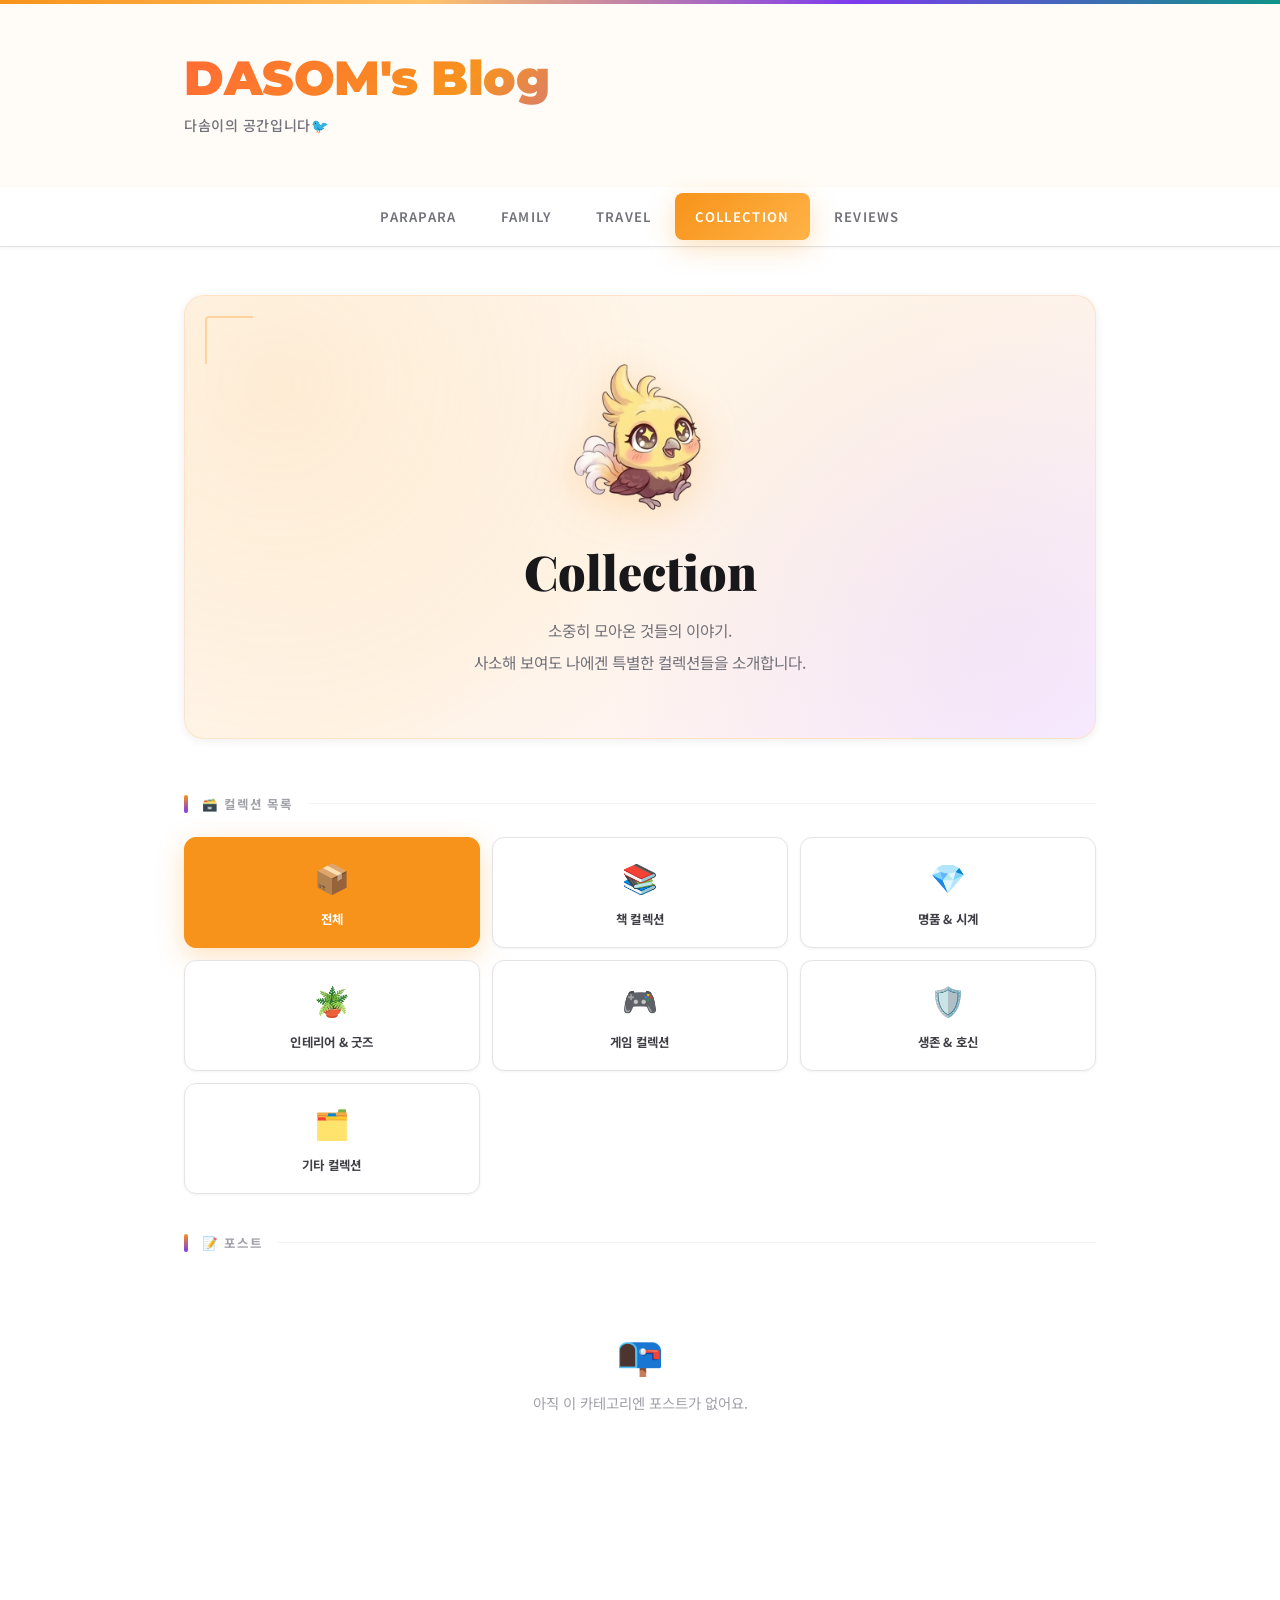
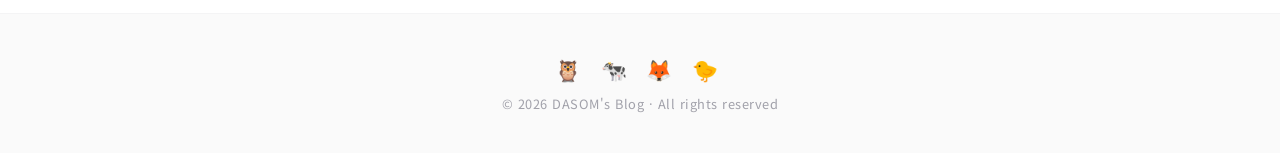
==== collection.html @ f9f61c28 "Add files via upload" ====
<!DOCTYPE html>
<html lang="ko">
<head>
  <meta charset="UTF-8" />
  <meta name="viewport" content="width=device-width, initial-scale=1.0" />
  <title>Collection — DASOM's Blog</title>
  <link rel="stylesheet" href="style.css" />
  <style>
    @keyframes heroFadeIn {
      from { opacity: 0; transform: translateY(14px); }
      to   { opacity: 1; transform: translateY(0); }
    }
    .hero-content {
      opacity: 0;
      animation: heroFadeIn 0.7s ease forwards;
      animation-delay: 0.2s;
      position: relative;
      z-index: 1;
    }

    /* 카테고리 필터 버튼 */
    .filter-grid {
      display: grid;
      grid-template-columns: repeat(3, 1fr);
      gap: 12px;
      margin-bottom: 40px;
    }
    .filter-btn {
      background: var(--bg);
      border: 1.5px solid var(--border);
      border-radius: var(--r-sm);
      padding: 18px 14px;
      text-align: center;
      cursor: pointer;
      transition: all .2s;
      box-shadow: var(--sh-xs);
    }
    .filter-btn:hover {
      border-color: var(--orange);
      box-shadow: var(--sh-or);
      transform: translateY(-2px);
    }
    .filter-btn.active {
      background: var(--orange);
      border-color: var(--orange);
      box-shadow: var(--sh-or);
    }
    .filter-btn.active .filter-icon,
    .filter-btn.active .filter-label { color: #fff; }
    .filter-icon {
      font-size: 1.8rem;
      display: block;
      margin-bottom: 8px;
    }
    .filter-label {
      font-size: .78rem;
      font-weight: 700;
      color: var(--text-2);
      letter-spacing: .02em;
    }

    /* 게시글 카드 */
    .post-card-link {
      text-decoration: none;
      color: inherit;
      display: block;
    }
    .post-card-wrap {
      transition: opacity .25s, transform .25s;
    }
    .post-card-wrap.hidden {
      display: none;
    }

    /* 빈 상태 */
    .filter-empty {
      display: none;
      grid-column: 1 / -1;
      text-align: center;
      padding: 48px 24px;
      color: var(--text-4);
      font-size: .9rem;
    }
    .filter-empty .empty-icon { font-size: 2.4rem; display: block; margin-bottom: 12px; }
  </style>
</head>
<body>

  <header>
    <div class="header-inner">
      <div class="header-text">
        <div class="site-title">DASOM's Blog</div>
        <div class="site-subtitle">다솜이의 공간입니다🐦</div>
      </div>
    </div>
  </header>

  <nav>
    <ul>
      <li><a href="index.html">PARAPARA</a></li>
      <li><a href="family.html">Family</a></li>
      <li><a href="travel.html">Travel</a></li>
      <li><a href="collection.html" class="active">Collection</a></li>
      <li><a href="reviews.html">Reviews</a></li>
    </ul>
  </nav>

  <div class="page-wrap">

    <div class="deco-strip">✦ ✦ ✦ ✦ ✦</div>

    <div class="hero">
      <div class="hero-content">
        <div class="hero-icon"><img src="banjjak.png" alt="Collection" style="width:140px;height:auto;object-fit:contain;" /></div>
        <h1>Collection</h1>
        <p>
          소중히 모아온 것들의 이야기.<br />
          사소해 보여도 나에겐 특별한 컬렉션들을 소개합니다.
        </p>
      </div>
    </div>

    <!-- 카테고리 필터 -->
    <div class="section-title">🗃️ 컬렉션 목록</div>
    <div class="filter-grid">
      <div class="filter-btn active" data-filter="all" onclick="filterPosts(this, 'all')">
        <span class="filter-icon">📦</span>
        <span class="filter-label">전체</span>
      </div>
      <div class="filter-btn" data-filter="책" onclick="filterPosts(this, '책')">
        <span class="filter-icon">📚</span>
        <span class="filter-label">책 컬렉션</span>
      </div>
      <div class="filter-btn" data-filter="시계" onclick="filterPosts(this, '시계')">
        <span class="filter-icon">💎</span>
        <span class="filter-label">명품 & 시계</span>
      </div>
      <div class="filter-btn" data-filter="인테리어" onclick="filterPosts(this, '인테리어')">
        <span class="filter-icon">🪴</span>
        <span class="filter-label">인테리어 & 굿즈</span>
      </div>
      <div class="filter-btn" data-filter="게임" onclick="filterPosts(this, '게임')">
        <span class="filter-icon">🎮</span>
        <span class="filter-label">게임 컬렉션</span>
      </div>
      <div class="filter-btn" data-filter="호신" onclick="filterPosts(this, '호신')">
        <span class="filter-icon">🛡️</span>
        <span class="filter-label">생존 & 호신</span>
      </div>
      <div class="filter-btn" data-filter="기타" onclick="filterPosts(this, '기타')">
        <span class="filter-icon">🗂️</span>
        <span class="filter-label">기타 컬렉션</span>
      </div>
    </div>

    <!-- 게시글 목록 -->
    <div class="section-title">📝 포스트</div>
    <div class="card-grid" id="post-grid">

      <div class="filter-empty" id="filter-empty" style="display:block;">
        <span class="empty-icon">📭</span>
        아직 이 카테고리엔 포스트가 없어요.
      </div>

    </div>

  </div>

  <footer>
    <div class="footer-deco">🦉 🐄 🦊 🐤</div>
    © 2026 DASOM's Blog · All rights reserved
  </footer>

  <script>
    function filterPosts(btn, filter) {
      // 버튼 active 상태
      document.querySelectorAll('.filter-btn').forEach(b => b.classList.remove('active'));
      btn.classList.add('active');

      // 카드 필터링
      const cards = document.querySelectorAll('.post-card-wrap');
      let visibleCount = 0;

      cards.forEach(card => {
        if (filter === 'all' || card.dataset.category === filter) {
          card.classList.remove('hidden');
          visibleCount++;
        } else {
          card.classList.add('hidden');
        }
      });

      // 빈 상태 표시
      document.getElementById('filter-empty').style.display = visibleCount === 0 ? 'block' : 'none';

      // 포스트 섹션으로 스크롤
      document.getElementById('post-grid').scrollIntoView({ behavior: 'smooth', block: 'start' });
    }
  </script>

</body>
</html>
---- style.css ----
@import url('https://fonts.googleapis.com/css2?family=Noto+Sans+KR:wght@300;400;500;700;900&family=Montserrat:wght@700;900&family=Playfair+Display:wght@700;900&display=swap');

*, *::before, *::after { box-sizing: border-box; margin: 0; padding: 0; }

:root {
  --orange:      #f7931a;
  --orange-dk:   #e07b0f;
  --orange-lt:   #fff6e8;
  --orange-glow: rgba(247,147,26,.15);
  --purple:      #7c3aed;
  --purple-lt:   #f5f3ff;
  --teal:        #0d9488;
  --teal-lt:     #f0fdfa;
  --rose:        #f43f5e;
  --rose-lt:     #fff1f3;
  --blue:        #3b82f6;
  --blue-lt:     #eff6ff;

  --text:        #18181b;
  --text-2:      #3f3f46;
  --text-3:      #71717a;
  --text-4:      #a1a1aa;

  --bg:          #ffffff;
  --surface:     #fafafa;
  --surface-warm:#fffcf7;
  --border:      #e4e4e7;
  --border-lt:   #f4f4f5;

  --r:           20px;
  --r-sm:        12px;
  --r-xs:        8px;

  --sh-xs:  0 1px 3px rgba(0,0,0,.05);
  --sh-sm:  0 2px 10px rgba(0,0,0,.07);
  --sh-md:  0 8px 30px rgba(0,0,0,.09);
  --sh-lg:  0 24px 64px rgba(0,0,0,.11);
  --sh-or:  0 8px 28px rgba(247,147,26,.28);
}

html { scroll-behavior: smooth; }

body {
  font-family: 'Noto Sans KR', sans-serif;
  background: var(--bg);
  color: var(--text);
  min-height: 100vh;
  -webkit-font-smoothing: antialiased;
}

/* ══════════════════════════════════════
   HEADER
══════════════════════════════════════ */
header {
  background: var(--surface-warm);
  padding: 0;
  position: relative;
  overflow: hidden;
}

/* 상단 얇은 그라디언트 바 */
header::before {
  content: '';
  display: block;
  height: 4px;
  background: linear-gradient(90deg, var(--orange), #ffc36a, var(--purple), var(--teal));
}

.header-inner {
  max-width: 960px;
  margin: 0 auto;
  padding: 48px 24px 52px;
  display: flex;
  align-items: center;
  justify-content: space-between;
  gap: 32px;
  position: relative;
}

/* 헤더 배경 이미지 */
.header-img {
  position: absolute;
  right: 32px;
  top: 50%;
  transform: translateY(-50%);
  height: 120px;
  width: auto;
  opacity: .55;
  pointer-events: none;
  border-radius: 8px;
  object-fit: contain;
}

.header-text { z-index: 1; }

@keyframes gradientSweep {
  0%   { background-position: 0% 50%; }
  50%  { background-position: 100% 50%; }
  100% { background-position: 0% 50%; }
}

.site-title {
  font-family: 'Montserrat', 'Noto Sans KR', sans-serif;
  font-size: clamp(1.9rem, 4.5vw, 3rem);
  font-weight: 900;
  letter-spacing: -.01em;
  line-height: 1.1;
  background: linear-gradient(135deg, #ff6b35, #f7931e, #a855f7, #ec4899, #ff6b35);
  background-size: 300% 300%;
  -webkit-background-clip: text;
  -webkit-text-fill-color: transparent;
  background-clip: text;
  animation: gradientSweep 10s ease infinite;
}

.site-title span {
  background: inherit;
  -webkit-background-clip: text;
  -webkit-text-fill-color: transparent;
  background-clip: text;
}

.site-subtitle {
  font-size: .88rem;
  font-weight: 500;
  color: var(--text-3);
  margin-top: 10px;
  letter-spacing: .04em;
  font-style: normal;
}

.header-badge {
  display: flex;
  align-items: center;
  gap: 8px;
  background: var(--orange-lt);
  border: 1.5px solid rgba(247,147,26,.25);
  border-radius: 40px;
  padding: 8px 18px;
  font-size: .8rem;
  font-weight: 700;
  color: var(--orange-dk);
  letter-spacing: .06em;
  white-space: nowrap;
  flex-shrink: 0;
  z-index: 1;
}

.header-deco { display: none; }

/* ══════════════════════════════════════
   NAV  ← 변경 없음
══════════════════════════════════════ */
nav {
  background: var(--bg);
  border-bottom: 1px solid var(--border);
  position: sticky;
  top: 0;
  z-index: 100;
  box-shadow: var(--sh-xs);
}

nav ul {
  list-style: none;
  display: flex;
  justify-content: center;
  flex-wrap: wrap;
  max-width: 960px;
  margin: 0 auto;
  padding: 0 12px;
  gap: 4px;
}

nav ul li a {
  display: block;
  padding: 14px 20px;
  text-decoration: none;
  font-size: .82rem;
  font-weight: 600;
  color: var(--text-3);
  letter-spacing: .10em;
  text-transform: uppercase;
  border-radius: var(--r-xs);
  margin: 6px 0;
  transition: color .2s, background .2s;
}

nav ul li a:hover {
  color: var(--orange);
  background: var(--orange-glow);
}

nav ul li a.active {
  color: #fff;
  background: linear-gradient(135deg, var(--orange), #ffb347);
  box-shadow: var(--sh-or);
}

/* ══════════════════════════════════════
   LAYOUT
══════════════════════════════════════ */
.page-wrap {
  max-width: 960px;
  margin: 0 auto;
  padding: 48px 24px 96px;
}

.deco-strip { display: none; }

/* ══════════════════════════════════════
   HERO
══════════════════════════════════════ */
.hero {
  border-radius: var(--r);
  padding: 64px 48px 60px;
  margin-bottom: 56px;
  text-align: center;
  position: relative;
  overflow: hidden;
  background: linear-gradient(145deg, #fff9f1 0%, #fff4e6 50%, #fef3ff 100%);
  border: 1px solid rgba(247,147,26,.18);
  box-shadow: var(--sh-sm);
}

.hero::before {
  content: '';
  position: absolute;
  inset: 0;
  background:
    radial-gradient(circle at 10% 20%, rgba(247,147,26,.12) 0%, transparent 45%),
    radial-gradient(circle at 90% 80%, rgba(124,58,237,.08) 0%, transparent 45%);
  pointer-events: none;
}

/* 좌상단 장식 선 */
.hero::after {
  content: '';
  position: absolute;
  top: 20px; left: 20px;
  width: 48px; height: 48px;
  border-top: 2px solid rgba(247,147,26,.3);
  border-left: 2px solid rgba(247,147,26,.3);
  border-radius: 4px 0 0 0;
}

.hero-corner-br {
  position: absolute;
  bottom: 20px; right: 20px;
  width: 48px; height: 48px;
  border-bottom: 2px solid rgba(124,58,237,.25);
  border-right: 2px solid rgba(124,58,237,.25);
  border-radius: 0 0 4px 0;
}

.hero-icon {
  font-size: 5.5rem;
  line-height: 1;
  margin-bottom: 20px;
  display: block;
  position: relative;
  z-index: 1;
  filter: drop-shadow(0 8px 20px rgba(247,147,26,.25));
}

.hero h1 {
  font-family: 'Playfair Display', 'Noto Sans KR', serif;
  font-size: clamp(2rem, 5vw, 3rem);
  font-weight: 900;
  color: var(--text);
  margin-bottom: 16px;
  line-height: 1.15;
  position: relative;
  z-index: 1;
}

.hero p {
  font-size: .98rem;
  color: var(--text-3);
  line-height: 2;
  max-width: 440px;
  margin: 0 auto;
  position: relative;
  z-index: 1;
}

/* ══════════════════════════════════════
   SECTION TITLE
══════════════════════════════════════ */
.section-title {
  font-size: .78rem;
  font-weight: 700;
  color: var(--text-4);
  letter-spacing: .14em;
  text-transform: uppercase;
  display: flex;
  align-items: center;
  gap: 14px;
  margin-bottom: 24px;
}

.section-title::before {
  content: '';
  width: 4px; height: 18px;
  background: linear-gradient(to bottom, var(--orange), var(--purple));
  border-radius: 4px;
  flex-shrink: 0;
}

.section-title::after {
  content: '';
  flex: 1;
  height: 1px;
  background: var(--border-lt);
}

/* ══════════════════════════════════════
   CARD GRID
══════════════════════════════════════ */
.card-grid {
  display: grid;
  grid-template-columns: repeat(auto-fill, minmax(272px, 1fr));
  gap: 18px;
  margin-bottom: 56px;
}

/* 카드 컬러 팔레트 */
.card-colors {
  --c1: var(--orange);   --c1-lt: var(--orange-lt);
  --c2: var(--purple);   --c2-lt: var(--purple-lt);
  --c3: var(--teal);     --c3-lt: var(--teal-lt);
  --c4: var(--blue);     --c4-lt: var(--blue-lt);
  --c5: var(--rose);     --c5-lt: var(--rose-lt);
}

.card {
  background: var(--bg);
  border-radius: var(--r);
  padding: 30px 28px 26px;
  border: 1px solid var(--border-lt);
  box-shadow: var(--sh-xs);
  transition: transform .28s cubic-bezier(.34,1.4,.64,1), box-shadow .28s;
  cursor: pointer;
  position: relative;
  overflow: hidden;
}

.card:hover {
  transform: translateY(-7px);
  box-shadow: var(--sh-md);
  border-color: var(--border);
}

/* 카드별 아이콘 배경 색상 */
.card:nth-child(1) .card-icon { background: var(--orange-lt); }
.card:nth-child(2) .card-icon { background: var(--purple-lt); }
.card:nth-child(3) .card-icon { background: var(--teal-lt); }
.card:nth-child(4) .card-icon { background: var(--blue-lt); }
.card:nth-child(5) .card-icon { background: var(--rose-lt); }
.card:nth-child(6) .card-icon { background: var(--orange-lt); }

.card-icon {
  font-size: 1.7rem;
  width: 52px; height: 52px;
  border-radius: var(--r-sm);
  display: flex;
  align-items: center;
  justify-content: center;
  margin-bottom: 18px;
  background: var(--surface);
  flex-shrink: 0;
}

.card h3 {
  font-size: 1rem;
  font-weight: 700;
  color: var(--text);
  margin-bottom: 8px;
  line-height: 1.3;
}

.card p {
  font-size: .84rem;
  color: var(--text-3);
  line-height: 1.75;
}

.card-date {
  font-size: .72rem;
  color: var(--text-4);
  margin-top: 18px;
  letter-spacing: .04em;
}

/* ══════════════════════════════════════
   TAGS
══════════════════════════════════════ */
.tag {
  display: inline-block;
  font-size: .71rem;
  font-weight: 600;
  padding: 3px 10px;
  border-radius: 20px;
  margin: 7px 3px 0;
  letter-spacing: .04em;
  border: 1px solid transparent;
}

.tag:nth-child(1) { background: var(--orange-lt); color: var(--orange-dk); border-color: rgba(247,147,26,.2); }
.tag:nth-child(2) { background: var(--purple-lt);  color: var(--purple);   border-color: rgba(124,58,237,.15); }
.tag:nth-child(3) { background: var(--teal-lt);    color: var(--teal);     border-color: rgba(13,148,136,.15); }
.tag:nth-child(4) { background: var(--blue-lt);    color: var(--blue);     border-color: rgba(59,130,246,.15); }

/* ══════════════════════════════════════
   EMPTY STATE
══════════════════════════════════════ */
.empty-state {
  background: var(--surface);
  border: 1.5px dashed var(--border);
  border-radius: var(--r);
  padding: 64px 32px;
  text-align: center;
  margin-bottom: 56px;
}

.empty-state .empty-icon {
  font-size: 3.8rem;
  display: block;
  margin-bottom: 16px;
}

.empty-state p {
  font-size: .92rem;
  color: var(--text-3);
  line-height: 2;
}

/* ══════════════════════════════════════
   GUESTBOOK
══════════════════════════════════════ */
.gb-stats {
  display: grid;
  grid-template-columns: repeat(3, 1fr);
  gap: 0;
  background: var(--bg);
  border: 1px solid var(--border-lt);
  border-radius: var(--r);
  margin-bottom: 32px;
  overflow: hidden;
  box-shadow: var(--sh-sm);
}

.gb-stat-item {
  padding: 28px 20px;
  text-align: center;
  border-right: 1px solid var(--border-lt);
  position: relative;
}

.gb-stat-item:last-child { border-right: none; }

.gb-stat-item::after {
  content: '';
  position: absolute;
  top: 0; left: 20%; right: 20%;
  height: 3px;
  border-radius: 0 0 4px 4px;
}

.gb-stat-item:nth-child(1)::after { background: var(--orange); }
.gb-stat-item:nth-child(2)::after { background: var(--purple); }
.gb-stat-item:nth-child(3)::after { background: var(--teal); }

.gb-stat-num {
  font-family: 'Montserrat', sans-serif;
  font-size: 2.4rem;
  font-weight: 900;
  color: var(--text);
  line-height: 1;
}

.gb-stat-label {
  font-size: .73rem;
  font-weight: 600;
  color: var(--text-4);
  margin-top: 6px;
  letter-spacing: .08em;
  text-transform: uppercase;
}

.gb-form {
  background: var(--bg);
  border-radius: var(--r);
  padding: 36px 40px;
  margin-bottom: 40px;
  border: 1px solid var(--border-lt);
  box-shadow: var(--sh-sm);
}

.gb-form h2 {
  font-size: 1.05rem;
  font-weight: 700;
  color: var(--text);
  margin-bottom: 24px;
  display: flex;
  align-items: center;
  gap: 10px;
}

.form-row {
  display: flex;
  gap: 16px;
  flex-wrap: wrap;
}

.form-row .form-group { flex: 1; min-width: 160px; }

.form-group {
  display: flex;
  flex-direction: column;
  gap: 6px;
  margin-bottom: 16px;
}

.form-group label {
  font-size: .74rem;
  font-weight: 700;
  color: var(--text-3);
  letter-spacing: .08em;
  text-transform: uppercase;
}

.form-group input,
.form-group textarea {
  background: var(--surface);
  border: 1.5px solid var(--border);
  border-radius: var(--r-sm);
  padding: 11px 16px;
  font-family: 'Noto Sans KR', sans-serif;
  font-size: .88rem;
  color: var(--text);
  outline: none;
  transition: border-color .2s, box-shadow .2s, background .2s;
  resize: vertical;
}

.form-group input:focus,
.form-group textarea:focus {
  border-color: var(--orange);
  background: var(--bg);
  box-shadow: 0 0 0 3px var(--orange-glow);
}

.btn {
  display: inline-flex;
  align-items: center;
  gap: 8px;
  background: var(--text);
  color: #fff;
  border: none;
  border-radius: var(--r-sm);
  padding: 12px 28px;
  font-family: 'Noto Sans KR', sans-serif;
  font-size: .86rem;
  font-weight: 700;
  cursor: pointer;
  letter-spacing: .04em;
  transition: background .2s, transform .15s, box-shadow .2s;
}

.btn:hover {
  background: var(--orange);
  box-shadow: var(--sh-or);
  transform: translateY(-2px);
}

.btn:active { transform: translateY(0); }

.gb-entries {
  display: flex;
  flex-direction: column;
  gap: 14px;
  margin-bottom: 48px;
}

.gb-entry {
  background: var(--bg);
  border: 1px solid var(--border-lt);
  border-radius: var(--r-sm);
  padding: 22px 26px;
  box-shadow: var(--sh-xs);
  transition: box-shadow .2s, border-color .2s;
}

.gb-entry:hover {
  box-shadow: var(--sh-sm);
  border-color: var(--border);
}

.gb-entry-header {
  display: flex;
  align-items: center;
  gap: 12px;
  margin-bottom: 12px;
}

.gb-avatar {
  width: 40px; height: 40px;
  border-radius: 50%;
  background: var(--surface);
  border: 1.5px solid var(--border-lt);
  display: flex; align-items: center; justify-content: center;
  font-size: 1.25rem;
  flex-shrink: 0;
}

.gb-name {
  font-weight: 700;
  font-size: .9rem;
  color: var(--text);
}

.gb-meta {
  font-size: .74rem;
  color: var(--text-4);
  margin-top: 2px;
}

.gb-entry-body {
  font-size: .89rem;
  color: var(--text-2);
  line-height: 1.85;
}

/* ══════════════════════════════════════
   FOOTER
══════════════════════════════════════ */
footer {
  background: var(--surface);
  border-top: 1px solid var(--border-lt);
  text-align: center;
  padding: 40px 20px;
  font-size: .8rem;
  color: var(--text-4);
  letter-spacing: .04em;
}

.footer-deco {
  font-size: 1.3rem;
  letter-spacing: .35em;
  margin-bottom: 10px;
  display: block;
}

/* ══════════════════════════════════════
   POST PAGE
══════════════════════════════════════ */

/* 뒤로가기 버튼 */
.post-back {
  display: inline-flex;
  align-items: center;
  gap: 7px;
  font-size: .8rem;
  font-weight: 700;
  color: var(--text-3);
  text-decoration: none;
  letter-spacing: .06em;
  text-transform: uppercase;
  margin-bottom: 28px;
  transition: color .2s;
}
.post-back:hover { color: var(--orange); }
.post-back::before { content: '←'; font-size: 1rem; }

/* 포스트 헤더 */
.post-header {
  margin-bottom: 36px;
}

.post-category {
  display: inline-block;
  font-size: .72rem;
  font-weight: 700;
  color: var(--orange-dk);
  background: var(--orange-lt);
  border: 1px solid rgba(247,147,26,.2);
  border-radius: 20px;
  padding: 4px 12px;
  letter-spacing: .08em;
  text-transform: uppercase;
  margin-bottom: 14px;
}

.post-title {
  font-family: 'Playfair Display', 'Noto Sans KR', serif;
  font-size: clamp(1.7rem, 4vw, 2.6rem);
  font-weight: 900;
  color: var(--text);
  line-height: 1.25;
  margin-bottom: 18px;
  word-break: keep-all;
}

.post-meta {
  display: flex;
  align-items: center;
  gap: 16px;
  flex-wrap: wrap;
  font-size: .8rem;
  color: var(--text-4);
}

.post-meta-item {
  display: flex;
  align-items: center;
  gap: 5px;
}

.post-meta-divider {
  width: 3px; height: 3px;
  border-radius: 50%;
  background: var(--border);
}

/* 대표 이미지 */
.post-thumbnail {
  width: 100%;
  max-height: 480px;
  object-fit: cover;
  border-radius: var(--r);
  margin-bottom: 40px;
  display: block;
  box-shadow: var(--sh-md);
}

/* 본문 */
.post-body {
  font-size: 1rem;
  line-height: 2;
  color: var(--text-2);
  word-break: keep-all;
  max-width: 720px;
  margin: 0 auto 56px;
}

.post-body h2 {
  font-family: 'Playfair Display', 'Noto Sans KR', serif;
  font-size: 1.5rem;
  font-weight: 700;
  color: var(--text);
  margin: 48px 0 16px;
  padding-bottom: 10px;
  border-bottom: 2px solid var(--border-lt);
}

.post-body h3 {
  font-size: 1.1rem;
  font-weight: 700;
  color: var(--text);
  margin: 36px 0 12px;
}

.post-body p { margin-bottom: 20px; }

.post-body img {
  width: 100%;
  border-radius: var(--r-sm);
  margin: 28px 0;
  box-shadow: var(--sh-sm);
  display: block;
}

.post-body blockquote {
  border-left: 4px solid var(--orange);
  background: var(--orange-lt);
  border-radius: 0 var(--r-sm) var(--r-sm) 0;
  padding: 18px 24px;
  margin: 28px 0;
  color: var(--text-2);
  font-style: italic;
}

.post-body ul,
.post-body ol {
  padding-left: 24px;
  margin-bottom: 20px;
}

.post-body li { margin-bottom: 8px; }

.post-body strong { color: var(--text); font-weight: 700; }

.post-body a {
  color: var(--orange);
  text-decoration: underline;
  text-underline-offset: 3px;
}

/* 태그 영역 */
.post-tags {
  max-width: 720px;
  margin: 0 auto 40px;
  padding-top: 24px;
  border-top: 1px solid var(--border-lt);
}

.post-tags-label {
  font-size: .74rem;
  font-weight: 700;
  color: var(--text-4);
  letter-spacing: .1em;
  text-transform: uppercase;
  margin-bottom: 10px;
}

/* 이전/다음 포스트 */
.post-nav {
  display: grid;
  grid-template-columns: 1fr 1fr;
  gap: 16px;
  max-width: 720px;
  margin: 0 auto 56px;
}

.post-nav-item {
  background: var(--bg);
  border: 1px solid var(--border-lt);
  border-radius: var(--r-sm);
  padding: 20px 22px;
  text-decoration: none;
  transition: box-shadow .2s, border-color .2s, transform .2s;
  display: block;
}

.post-nav-item:hover {
  box-shadow: var(--sh-sm);
  border-color: var(--border);
  transform: translateY(-3px);
}

.post-nav-item.prev { text-align: left; }
.post-nav-item.next { text-align: right; }

.post-nav-label {
  font-size: .72rem;
  font-weight: 700;
  color: var(--text-4);
  letter-spacing: .1em;
  text-transform: uppercase;
  margin-bottom: 6px;
}

.post-nav-title {
  font-size: .88rem;
  font-weight: 600;
  color: var(--text-2);
  line-height: 1.4;
}

/* ══════════════════════════════════════
   RESPONSIVE
══════════════════════════════════════ */
@media (max-width: 640px) {
  .header-inner { flex-direction: column; align-items: flex-start; padding: 36px 20px 40px; gap: 16px; }
  .header-inner::before { display: none; }
  nav ul li a { padding: 10px 13px; font-size: .76rem; letter-spacing: .07em; }
  .hero { padding: 44px 24px 40px; }
  .gb-form { padding: 24px 20px; }
  .gb-stats { grid-template-columns: 1fr; }
  .gb-stat-item { border-right: none; border-bottom: 1px solid var(--border-lt); }
  .gb-stat-item:last-child { border-bottom: none; }
}
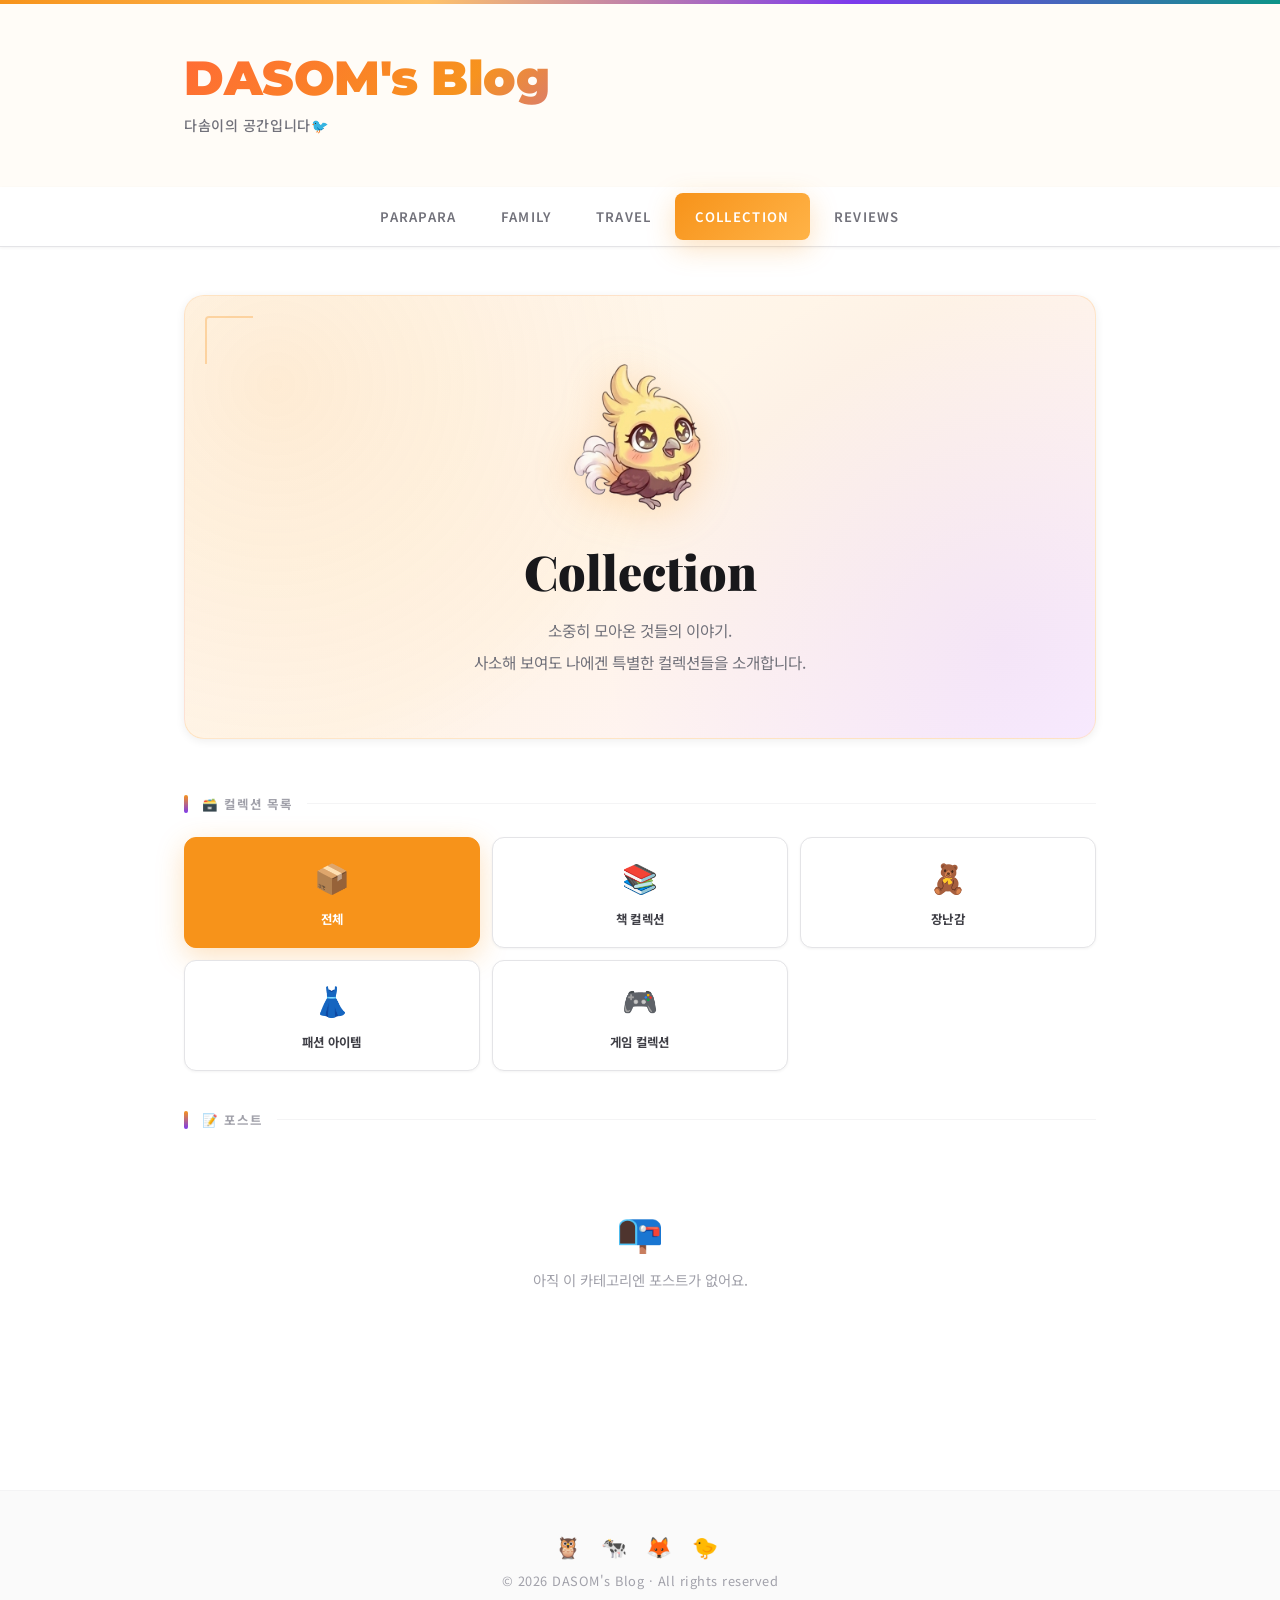
==== commit e4542302: "Add files via upload" ====
--- a/collection.html
+++ b/collection.html
@@ -131,25 +131,17 @@
         <span class="filter-icon">📚</span>
         <span class="filter-label">책 컬렉션</span>
       </div>
-      <div class="filter-btn" data-filter="시계" onclick="filterPosts(this, '시계')">
-        <span class="filter-icon">💎</span>
-        <span class="filter-label">명품 & 시계</span>
+      <div class="filter-btn" data-filter="장난감" onclick="filterPosts(this, '장난감')">
+        <span class="filter-icon">🧸</span>
+        <span class="filter-label">장난감</span>
       </div>
-      <div class="filter-btn" data-filter="인테리어" onclick="filterPosts(this, '인테리어')">
-        <span class="filter-icon">🪴</span>
-        <span class="filter-label">인테리어 & 굿즈</span>
+      <div class="filter-btn" data-filter="패션" onclick="filterPosts(this, '패션')">
+        <span class="filter-icon">👗</span>
+        <span class="filter-label">패션 아이템</span>
       </div>
       <div class="filter-btn" data-filter="게임" onclick="filterPosts(this, '게임')">
         <span class="filter-icon">🎮</span>
         <span class="filter-label">게임 컬렉션</span>
-      </div>
-      <div class="filter-btn" data-filter="호신" onclick="filterPosts(this, '호신')">
-        <span class="filter-icon">🛡️</span>
-        <span class="filter-label">생존 & 호신</span>
-      </div>
-      <div class="filter-btn" data-filter="기타" onclick="filterPosts(this, '기타')">
-        <span class="filter-icon">🗂️</span>
-        <span class="filter-label">기타 컬렉션</span>
       </div>
     </div>
 
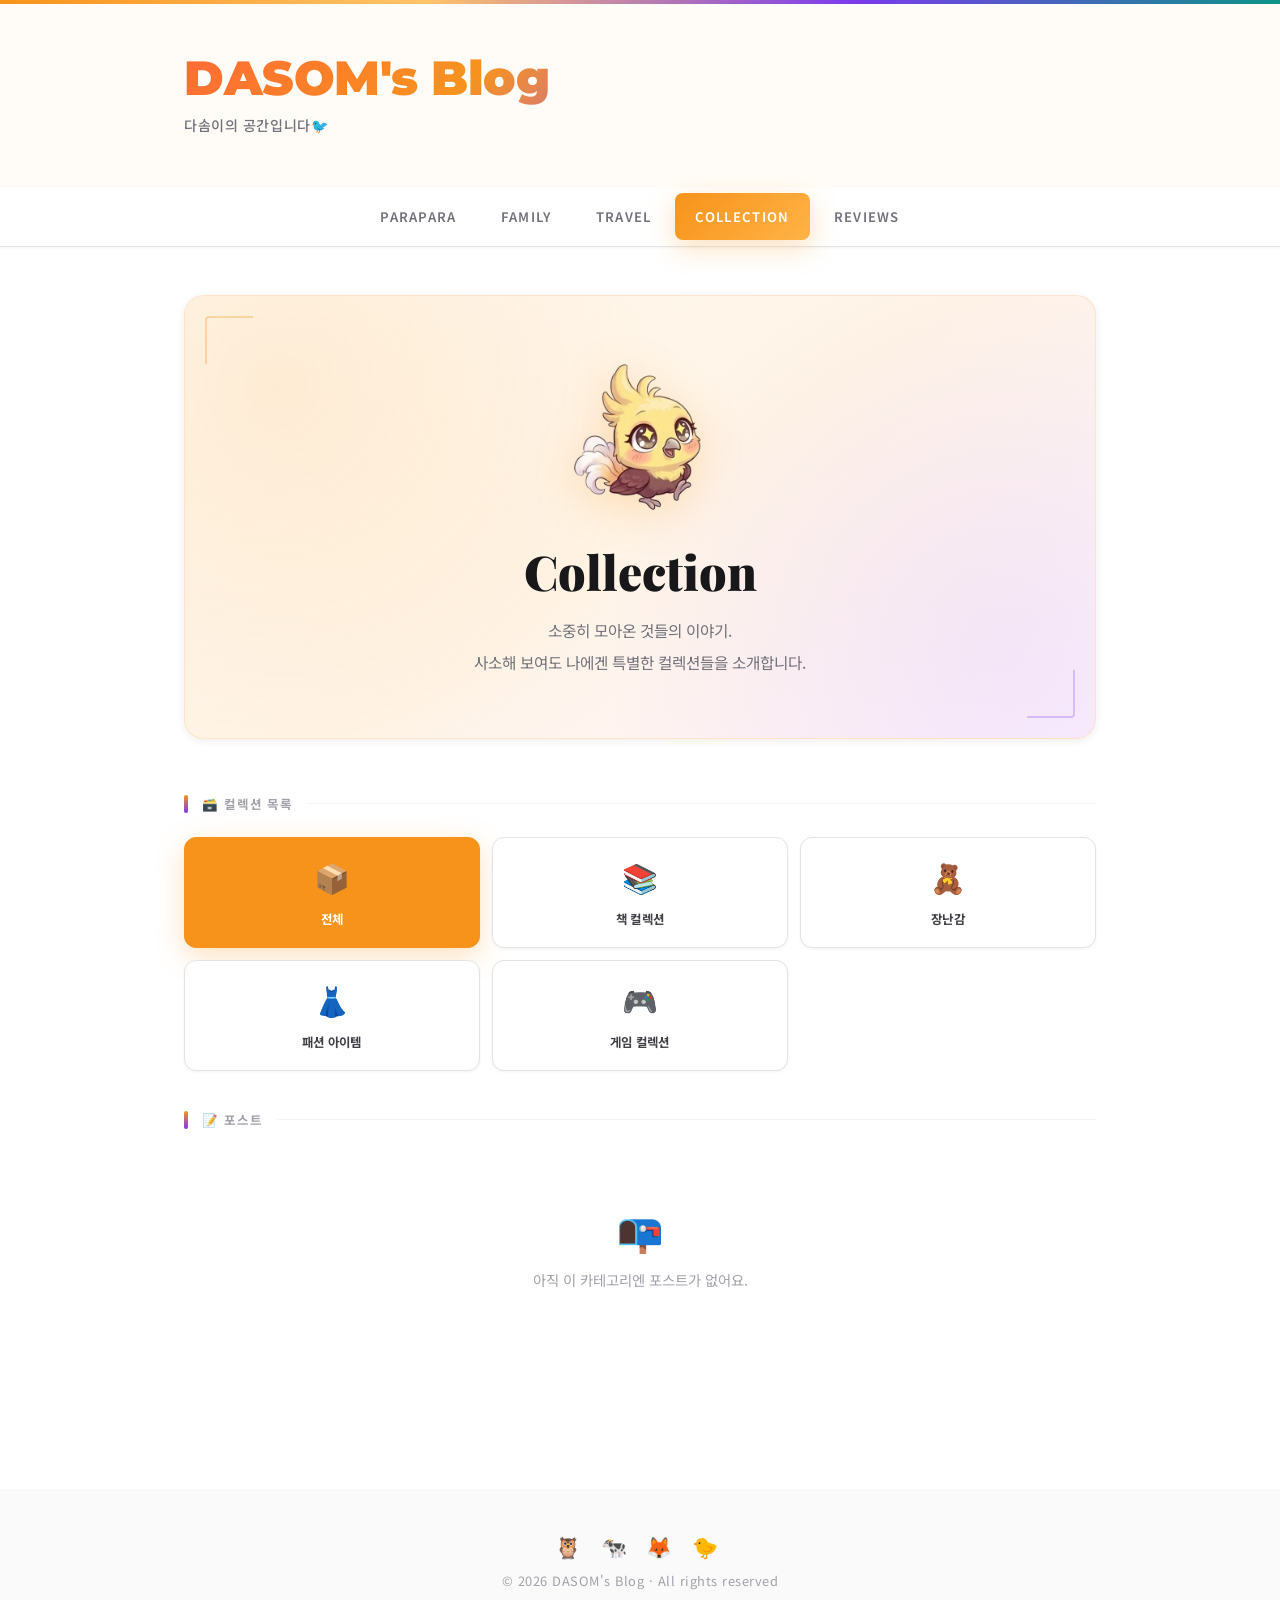
==== commit 4e331d7f: "Add files via upload" ====
--- a/collection.html
+++ b/collection.html
@@ -109,7 +109,7 @@
 
     <div class="deco-strip">✦ ✦ ✦ ✦ ✦</div>
 
-    <div class="hero">
+    <div class="hero"><div class="hero-corner-br"></div>
       <div class="hero-content">
         <div class="hero-icon"><img src="banjjak.png" alt="Collection" style="width:140px;height:auto;object-fit:contain;" /></div>
         <h1>Collection</h1>
--- a/style.css
+++ b/style.css
@@ -320,6 +320,7 @@
   display: grid;
   grid-template-columns: repeat(auto-fill, minmax(272px, 1fr));
   gap: 18px;
+  align-items: stretch;
   margin-bottom: 56px;
 }
 
@@ -342,6 +343,14 @@
   cursor: pointer;
   position: relative;
   overflow: hidden;
+  height: 100%;
+  display: flex;
+  flex-direction: column;
+  box-sizing: border-box;
+}
+
+.card p {
+  flex: 1;
 }
 
 .card:hover {
